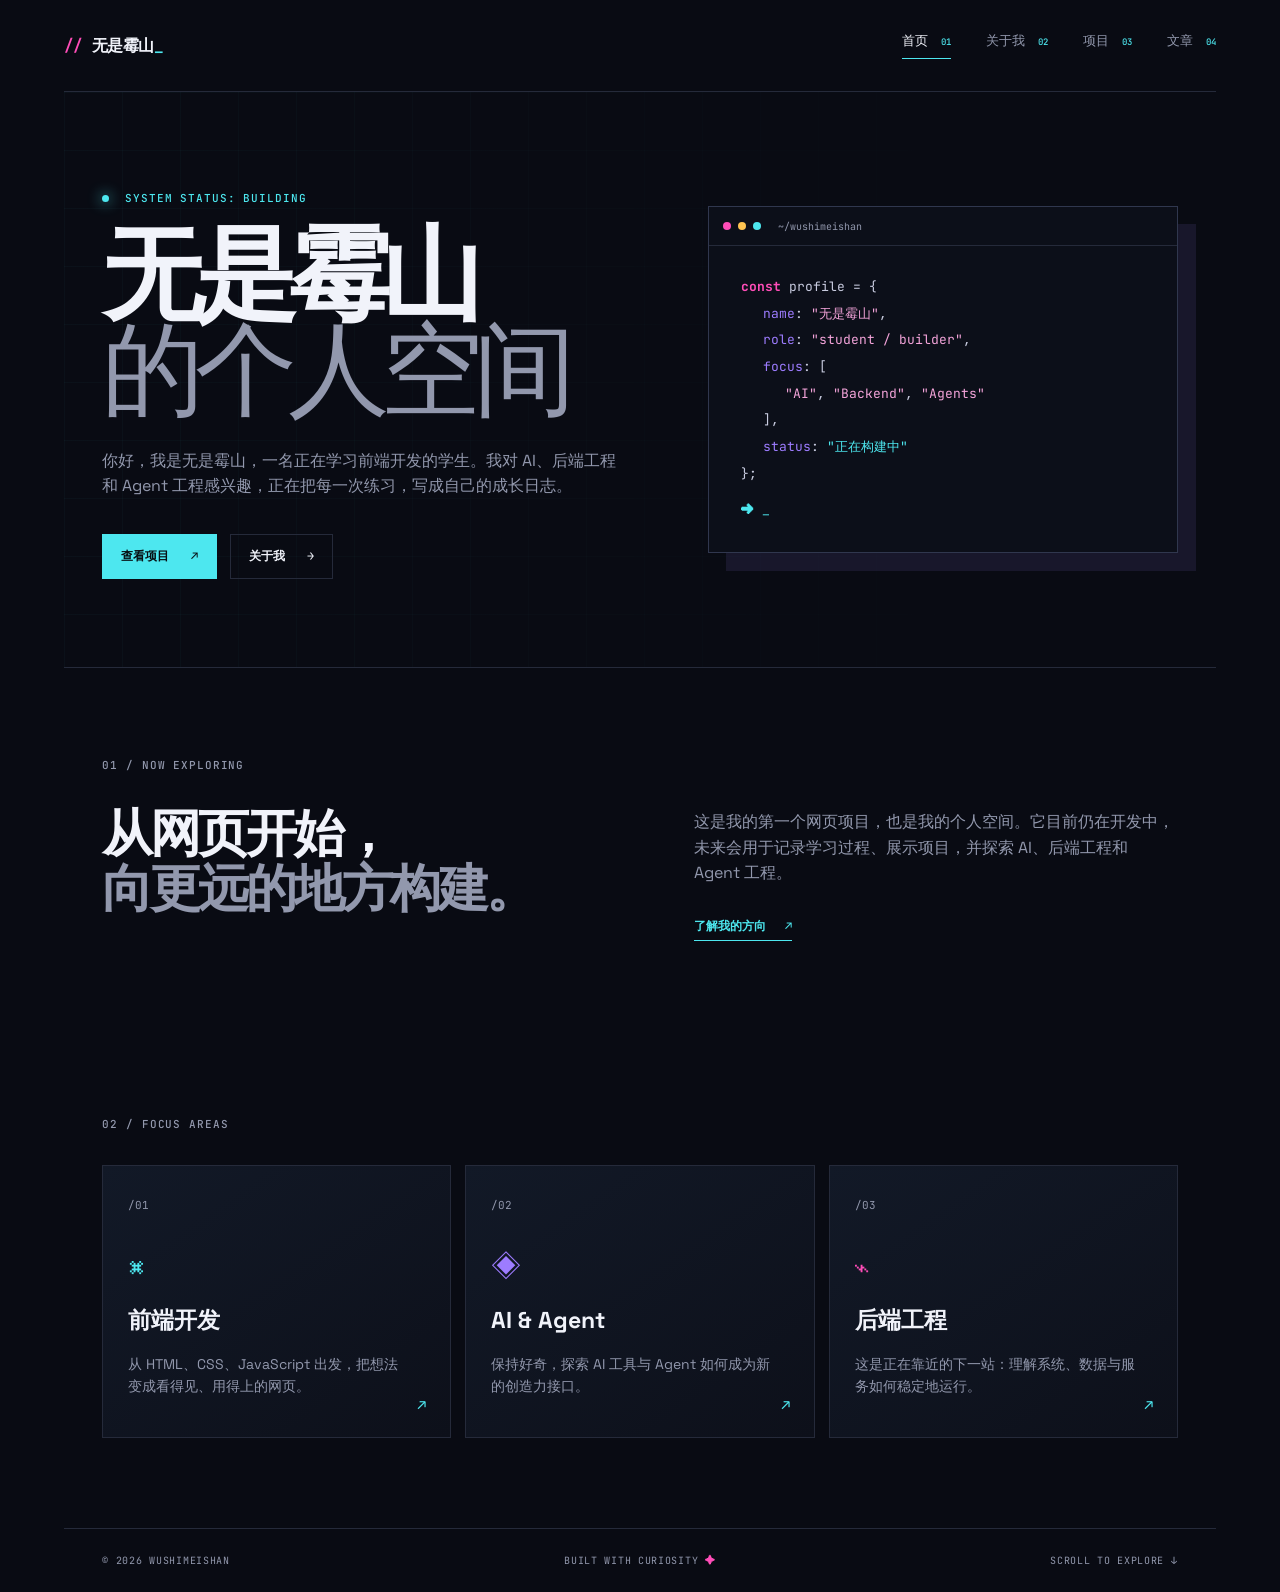
==== index.html @ 8e36a299 "完成个人空间第一版" ====
<!doctype html>
<html lang="zh-CN">
<head>
  <meta charset="utf-8">
  <meta name="viewport" content="width=device-width, initial-scale=1">
  <meta name="description" content="无是霉山的个人空间：记录前端学习、AI 兴趣与成为后端工程师、Agent 工程师的成长过程。">
  <title>无是霉山的个人空间 · HOME</title>
  <link rel="preconnect" href="https://fonts.googleapis.com">
  <link rel="preconnect" href="https://fonts.gstatic.com" crossorigin>
  <link href="https://fonts.googleapis.com/css2?family=JetBrains+Mono:wght@400;500;600;700&family=Space+Grotesk:wght@400;500;600;700&display=swap" rel="stylesheet">
  <link rel="stylesheet" href="css/style.css">
</head>
<body>
  <div class="site-shell">
    <header class="site-header">
      <a class="brand" href="index.html"><span class="brand-mark">//</span> 无是霉山<span class="brand-cursor">_</span></a>
      <button class="menu-toggle" aria-label="打开导航" aria-expanded="false"><span></span><span></span><span></span></button>
      <nav class="site-nav" aria-label="主导航">
        <a class="active" href="index.html">首页 <small>01</small></a>
        <a href="about.html">关于我 <small>02</small></a>
        <a href="projects.html">项目 <small>03</small></a>
        <a href="blog.html">文章 <small>04</small></a>
      </nav>
    </header>

    <main>
      <section class="hero grid-bg">
        <div class="hero-copy">
          <p class="eyebrow"><span class="status-dot"></span> SYSTEM STATUS: BUILDING</p>
          <h1>无是霉山<br><span>的个人空间</span></h1>
          <p class="hero-lede">你好，我是无是霉山，一名正在学习前端开发的学生。我对 AI、后端工程和 Agent 工程感兴趣，正在把每一次练习，写成自己的成长日志。</p>
          <div class="button-row"><a class="button button-primary" href="projects.html">查看项目 <span>↗</span></a><a class="button button-ghost" href="about.html">关于我 <span>→</span></a></div>
        </div>
        <div class="hero-terminal terminal-window">
          <div class="window-bar"><span></span><span></span><span></span><em>~/wushimeishan</em></div>
          <div class="terminal-body">
            <p><b class="pink">const</b> profile = {</p>
            <p class="indent"><i>name</i>: <strong>"无是霉山"</strong>,</p>
            <p class="indent"><i>role</i>: <strong>"student / builder"</strong>,</p>
            <p class="indent"><i>focus</i>: [</p>
            <p class="indent2"><strong>"AI"</strong>, <strong>"Backend"</strong>, <strong>"Agents"</strong></p>
            <p class="indent">],</p>
            <p class="indent"><i>status</i>: <strong class="cyan">"正在构建中"</strong></p>
            <p>};</p>
            <p class="prompt"><span>➜</span> <span class="blink">_</span></p>
          </div>
        </div>
      </section>

      <section class="intro section-pad">
        <div class="section-label">01 / NOW EXPLORING</div>
        <div class="intro-grid">
          <div><h2>从网页开始，<br><span>向更远的地方构建。</span></h2></div>
          <div><p>这是我的第一个网页项目，也是我的个人空间。它目前仍在开发中，未来会用于记录学习过程、展示项目，并探索 AI、后端工程和 Agent 工程。</p><a class="text-link" href="about.html">了解我的方向 <span>↗</span></a></div>
        </div>
      </section>

      <section class="focus-cards section-pad">
        <div class="section-label">02 / FOCUS AREAS</div>
        <div class="card-grid">
          <article class="focus-card"><span class="card-number">/01</span><span class="card-icon">⌘</span><h3>前端开发</h3><p>从 HTML、CSS、JavaScript 出发，把想法变成看得见、用得上的网页。</p><span class="card-arrow">↗</span></article>
          <article class="focus-card accent-purple"><span class="card-number">/02</span><span class="card-icon">◈</span><h3>AI & Agent</h3><p>保持好奇，探索 AI 工具与 Agent 如何成为新的创造力接口。</p><span class="card-arrow">↗</span></article>
          <article class="focus-card accent-pink"><span class="card-number">/03</span><span class="card-icon">⌁</span><h3>后端工程</h3><p>这是正在靠近的下一站：理解系统、数据与服务如何稳定地运行。</p><span class="card-arrow">↗</span></article>
        </div>
      </section>
    </main>

    <footer class="site-footer"><span>© <span data-year></span> WUSHIMEISHAN</span><span>BUILT WITH CURIOSITY <b>✦</b></span><span>SCROLL TO EXPLORE ↓</span></footer>
  </div>
  <script src="js/main.js"></script>
</body>
</html>
---- css/style.css ----
:root{--bg:#090b13;--surface:#10131e;--line:#252a3a;--text:#f1f3fa;--muted:#9298ad;--cyan:#4de7ef;--purple:#9d7cff;--pink:#ff4db8;--mono:'JetBrains Mono',monospace;--sans:'Space Grotesk',sans-serif}*{box-sizing:border-box}html{scroll-behavior:smooth}body{margin:0;background:var(--bg);color:var(--text);font-family:var(--sans);line-height:1.6}a{color:inherit;text-decoration:none}.site-shell{max-width:1440px;margin:auto;padding:0 5vw;overflow:hidden}.site-header{height:92px;display:flex;align-items:center;justify-content:space-between;border-bottom:1px solid var(--line)}.brand{font:600 16px var(--mono);letter-spacing:-.04em}.brand-mark,.pink{color:var(--pink)}.brand-cursor,.blink{color:var(--cyan);animation:blink 1.1s steps(2,end) infinite}.site-nav{display:flex;gap:35px}.site-nav a{font:500 13px var(--mono);color:var(--muted);transition:.2s}.site-nav a:hover,.site-nav a.active{color:var(--text)}.site-nav a.active{border-bottom:1px solid var(--cyan);padding-bottom:8px}.site-nav small{color:var(--cyan);font-size:9px;margin-left:5px}.menu-toggle{display:none;background:none;border:0}.grid-bg{position:relative}.grid-bg:before{content:"";position:absolute;inset:0;pointer-events:none;opacity:.4;background-image:linear-gradient(rgba(77,231,239,.08) 1px,transparent 1px),linear-gradient(90deg,rgba(77,231,239,.08) 1px,transparent 1px);background-size:58px 58px;mask-image:linear-gradient(to right,black,transparent 85%)}.hero{min-height:575px;display:grid;grid-template-columns:1.05fr .95fr;align-items:center;gap:8%;padding:65px 3vw}.hero-copy,.hero-terminal{position:relative;z-index:1}.eyebrow,.section-label,.mono,.post-meta,.project-meta,.read-time{font:500 11px var(--mono);letter-spacing:.08em;color:var(--cyan)}.status-dot{display:inline-block;width:7px;height:7px;border-radius:50%;background:var(--cyan);box-shadow:0 0 14px var(--cyan);margin-right:8px}.hero h1{font-size:clamp(3.3rem,8vw,7.5rem);line-height:.93;letter-spacing:-.09em;margin:22px 0 30px}.hero h1 span,.page-hero h1 span{color:var(--muted);font-weight:400}.hero-lede,.page-hero p{color:var(--muted);max-width:560px;font-size:16px}.button-row{display:flex;gap:13px;margin-top:35px}.button{display:inline-flex;align-items:center;gap:22px;padding:13px 18px;font:600 12px var(--mono);border:1px solid var(--line);transition:.25s}.button-primary{background:var(--cyan);color:#081014;border-color:var(--cyan)}.button-primary:hover{box-shadow:0 0 24px #4de7ef88;transform:translateY(-2px)}.button-ghost:hover{border-color:var(--cyan);color:var(--cyan)}.terminal-window{background:#0c0f19;border:1px solid #30374e;box-shadow:18px 18px 0 rgba(157,124,255,.1)}.window-bar{height:39px;padding:0 14px;display:flex;align-items:center;gap:7px;border-bottom:1px solid var(--line);font:10px var(--mono);color:var(--muted)}.window-bar>span{width:8px;height:8px;border-radius:50%;background:var(--pink)}.window-bar>span:nth-child(2){background:#ffc451}.window-bar>span:nth-child(3){background:var(--cyan)}.window-bar em{font-style:normal;margin-left:10px}.terminal-body{padding:28px 32px;font:13px/2.05 var(--mono);color:#c9cce0}.terminal-body p{margin:0}.terminal-body strong{color:#f4a4da;font-weight:400}.terminal-body i{color:var(--purple);font-style:normal}.terminal-body .cyan{color:var(--cyan)}.pink{color:var(--pink)}.indent{padding-left:22px}.indent2{padding-left:44px}.prompt{margin-top:10px!important;color:var(--cyan)}.section-pad{padding:90px 3vw}.section-label{margin-bottom:34px;color:var(--muted)}.intro{border-top:1px solid var(--line)}.intro-grid{display:grid;grid-template-columns:1fr 1fr;gap:10%}.intro h2{font-size:clamp(2rem,4vw,4rem);line-height:1.08;letter-spacing:-.06em;margin:0}.intro h2 span{color:var(--muted)}.intro-grid p{color:var(--muted);max-width:500px;margin:3px 0 26px}.text-link{font:600 12px var(--mono);color:var(--cyan);border-bottom:1px solid var(--cyan);padding-bottom:6px}.text-link span{padding-left:12px}.card-grid{display:grid;grid-template-columns:repeat(3,1fr);gap:14px}.focus-card{position:relative;min-height:250px;padding:25px;background:linear-gradient(145deg,#121927,#0d101a);border:1px solid var(--line);transition:.25s}.focus-card:hover{border-color:var(--cyan);transform:translateY(-5px)}.focus-card.accent-purple:hover{border-color:var(--purple)}.focus-card.accent-pink:hover{border-color:var(--pink)}.card-number{font:11px var(--mono);color:var(--muted)}.card-icon{display:block;color:var(--cyan);font-size:30px;margin:25px 0 12px}.accent-purple .card-icon{color:var(--purple)}.accent-pink .card-icon{color:var(--pink)}.focus-card h3{margin:0;font-size:23px}.focus-card p{color:var(--muted);font-size:14px;max-width:280px}.card-arrow{position:absolute;right:23px;bottom:20px;color:var(--cyan)}.site-footer{border-top:1px solid var(--line);padding:25px 3vw;display:flex;justify-content:space-between;color:var(--muted);font:10px var(--mono);letter-spacing:.07em}.site-footer b{color:var(--pink)}.page-hero{padding:100px 3vw 90px;border-bottom:1px solid var(--line)}.page-hero h1{font-size:clamp(3.5rem,9vw,8.5rem);line-height:.9;letter-spacing:-.1em;margin:25px 0}.about-layout{display:grid;grid-template-columns:240px 1fr;gap:9%;max-width:1100px}.avatar-frame{width:190px;height:190px;border:1px solid var(--cyan);padding:7px;margin-bottom:16px;box-shadow:8px 8px 0 #4de7ef25}.avatar-frame img{width:100%;height:100%;object-fit:cover;filter:saturate(.65)}.muted{color:var(--muted);font-size:10px}.about-aside .text-link{display:inline-block;margin-top:15px}.info-row{display:grid;grid-template-columns:170px 1fr;gap:24px;padding:27px 0;border-bottom:1px solid var(--line)}.info-label{font:10px var(--mono);color:var(--muted);letter-spacing:.08em}.info-row h2{margin:0 0 9px;font-size:27px}.info-row p{margin:0;color:var(--muted)}.status-pill{font:10px var(--mono);border:1px solid var(--cyan);padding:4px 8px;color:var(--cyan);vertical-align:middle;margin-left:8px}.tag-list,.tech-list{display:flex;flex-wrap:wrap;gap:8px}.tag-list span,.tech-list span{border:1px solid var(--line);padding:7px 11px;font:11px var(--mono);color:var(--cyan)}.interest-list{display:grid;grid-template-columns:45px 1fr;gap:8px 12px}.interest-list span{font:10px var(--mono);color:var(--pink)}.interest-list strong{font-size:17px;font-weight:500}.tool-highlight{color:var(--purple)!important;font:16px var(--mono)!important}.project-list,.post-list{max-width:1050px}.project-terminal{box-shadow:20px 20px 0 #9d7cff18}.window-bar b{margin-left:auto;color:var(--cyan);font:10px var(--mono)}.project-body{padding:45px 5vw}.project-meta{display:flex;justify-content:space-between;color:var(--muted)}.project-body h2{font-size:clamp(2.7rem,6vw,5.8rem);line-height:.95;letter-spacing:-.08em;margin:35px 0}.project-body h2 span{color:var(--purple)}.project-body p{max-width:640px;color:var(--muted);font-size:16px}.tech-list{margin:30px 0}.tech-list span{color:var(--muted)}.project-footer{display:flex;justify-content:space-between;align-items:center;margin-top:55px}.live-dot{font:10px var(--mono);color:var(--cyan)}.coming-soon,.post-note{text-align:center;color:var(--muted);padding:70px 0 0}.coming-soon p,.post-note p{font-size:18px}.post-card{display:grid;grid-template-columns:120px 1fr;border:1px solid var(--line);background:#0d1019}.post-index{padding:30px;font:11px var(--mono);color:var(--pink);border-right:1px solid var(--line)}.post-content{padding:40px 5vw}.post-meta{display:flex;gap:12px;color:var(--muted)}.post-content h2{font-size:clamp(2.5rem,5.5vw,5rem);line-height:1;letter-spacing:-.08em;margin:30px 0}.post-content h2 span{color:var(--pink)}.post-content p{color:var(--muted);max-width:700px}.post-bottom{display:flex;justify-content:space-between;align-items:center;margin-top:40px}.read-time{color:var(--muted)}.post-note span{font:10px var(--mono);color:var(--pink)}
@keyframes blink{50%{opacity:0}}@media(max-width:760px){.site-shell{padding:0 20px}.site-header{height:72px}.menu-toggle{display:flex;flex-direction:column;gap:4px;padding:8px}.menu-toggle span{width:23px;height:1px;background:var(--cyan)}.site-nav{display:none;position:absolute;z-index:4;top:72px;left:0;right:0;background:#0b0d16;padding:20px;flex-direction:column;gap:18px;border-bottom:1px solid var(--line)}.site-nav.open{display:flex}.site-nav a.active{border:0;padding:0}.hero{display:block;padding:75px 0 65px;min-height:auto}.hero h1{font-size:17vw;margin:25px 0}.hero-lede{font-size:14px}.hero-terminal{margin-top:60px}.terminal-body{padding:20px 15px;font-size:10px}.section-pad{padding:65px 0}.intro-grid,.card-grid,.about-layout{grid-template-columns:1fr;gap:38px}.card-grid{gap:12px}.focus-card{min-height:215px}.site-footer{padding:20px 0;gap:12px;flex-wrap:wrap;font-size:8px}.site-footer span:last-child{display:none}.page-hero{padding:75px 0 55px}.page-hero h1{font-size:19vw}.page-hero p{font-size:14px}.about-aside{display:flex;align-items:end;gap:20px;flex-wrap:wrap}.avatar-frame{width:120px;height:120px;margin:0}.info-row{grid-template-columns:1fr;gap:12px}.project-body{padding:30px 20px}.project-body h2{font-size:15vw}.project-footer{display:block;margin-top:35px}.project-footer .button{margin-top:20px}.post-card{grid-template-columns:1fr}.post-index{border-right:0;border-bottom:1px solid var(--line);padding:15px 20px}.post-content{padding:28px 20px}.post-content h2{font-size:13vw}.post-bottom{display:block}.read-time{display:block;margin-bottom:24px}}
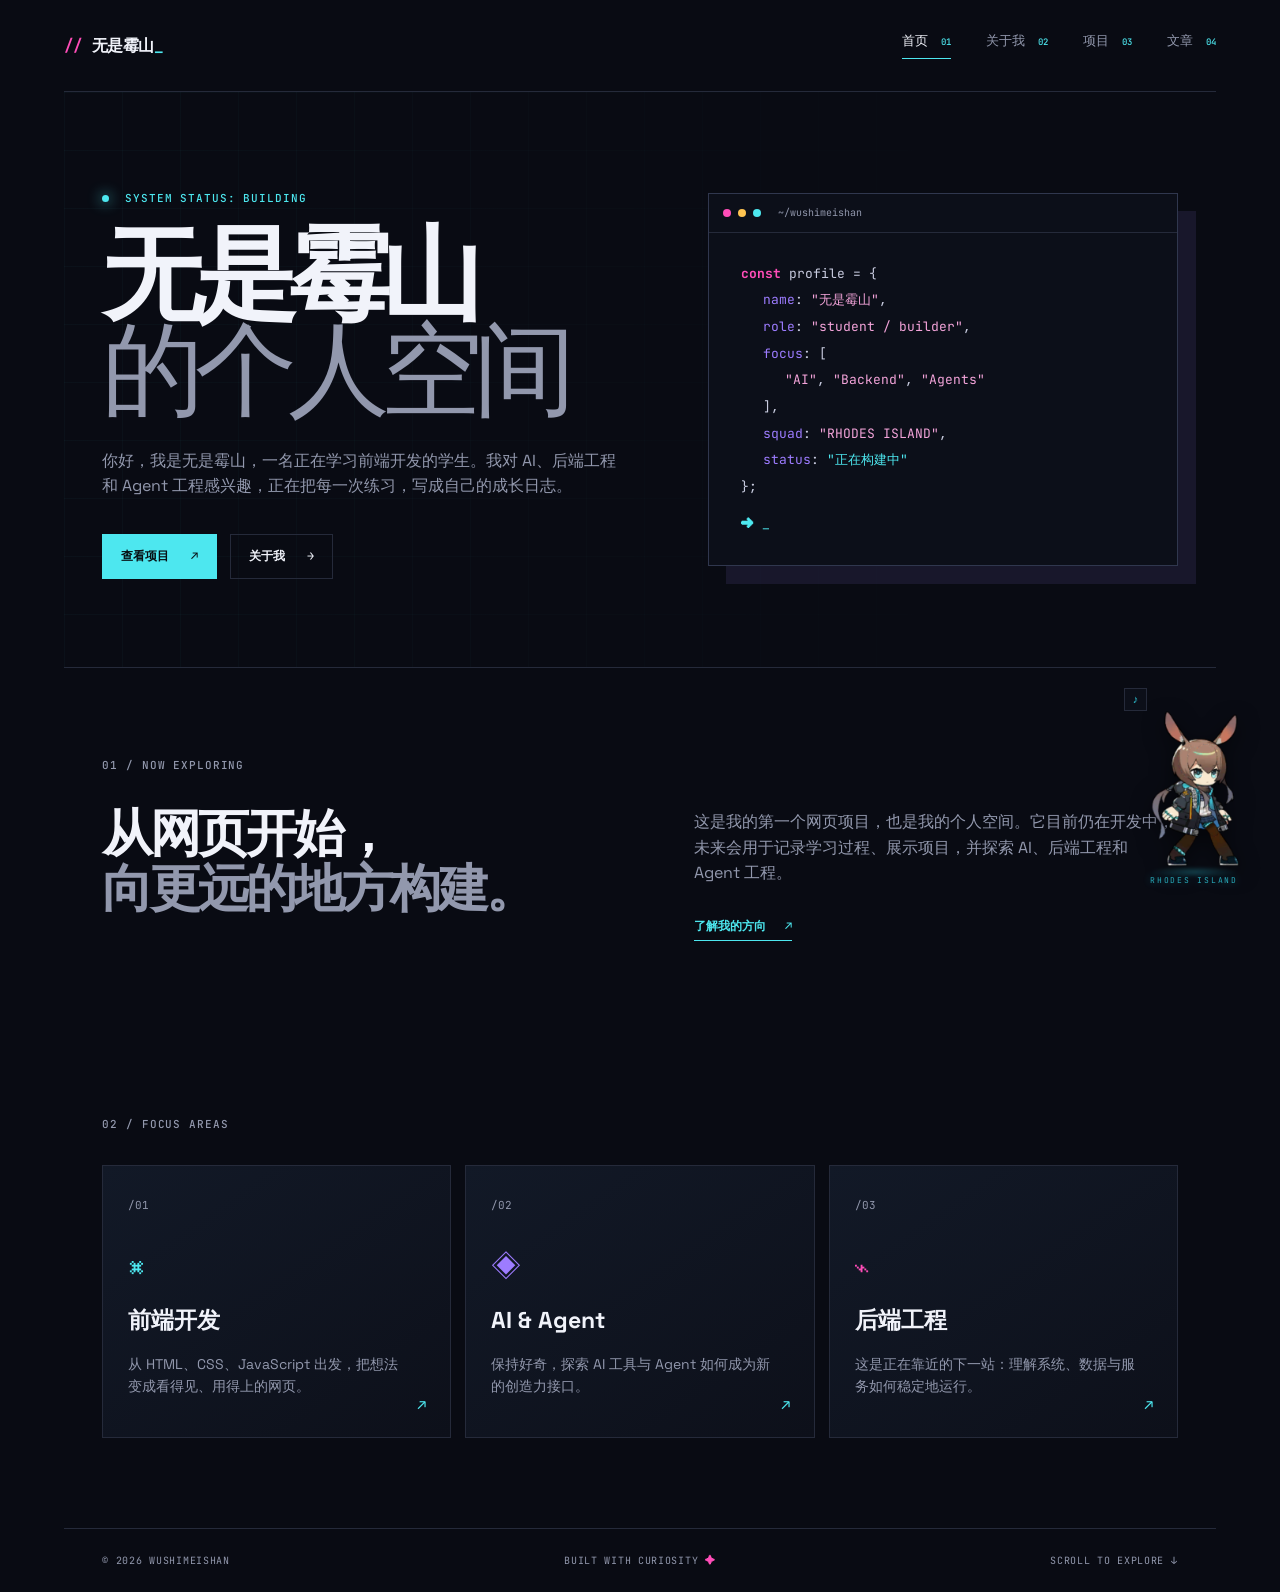
==== commit 94760e5c: "添加阿米娅小人" ====
--- a/index.html
+++ b/index.html
@@ -40,6 +40,7 @@
             <p class="indent"><i>focus</i>: [</p>
             <p class="indent2"><strong>"AI"</strong>, <strong>"Backend"</strong>, <strong>"Agents"</strong></p>
             <p class="indent">],</p>
+            <p class="indent"><i>squad</i>: <strong class="ark-gold">"RHODES ISLAND"</strong>,</p>
             <p class="indent"><i>status</i>: <strong class="cyan">"正在构建中"</strong></p>
             <p>};</p>
             <p class="prompt"><span>➜</span> <span class="blink">_</span></p>
--- a/css/style.css
+++ b/css/style.css
@@ -1,2 +1,40 @@
 :root{--bg:#090b13;--surface:#10131e;--line:#252a3a;--text:#f1f3fa;--muted:#9298ad;--cyan:#4de7ef;--purple:#9d7cff;--pink:#ff4db8;--mono:'JetBrains Mono',monospace;--sans:'Space Grotesk',sans-serif}*{box-sizing:border-box}html{scroll-behavior:smooth}body{margin:0;background:var(--bg);color:var(--text);font-family:var(--sans);line-height:1.6}a{color:inherit;text-decoration:none}.site-shell{max-width:1440px;margin:auto;padding:0 5vw;overflow:hidden}.site-header{height:92px;display:flex;align-items:center;justify-content:space-between;border-bottom:1px solid var(--line)}.brand{font:600 16px var(--mono);letter-spacing:-.04em}.brand-mark,.pink{color:var(--pink)}.brand-cursor,.blink{color:var(--cyan);animation:blink 1.1s steps(2,end) infinite}.site-nav{display:flex;gap:35px}.site-nav a{font:500 13px var(--mono);color:var(--muted);transition:.2s}.site-nav a:hover,.site-nav a.active{color:var(--text)}.site-nav a.active{border-bottom:1px solid var(--cyan);padding-bottom:8px}.site-nav small{color:var(--cyan);font-size:9px;margin-left:5px}.menu-toggle{display:none;background:none;border:0}.grid-bg{position:relative}.grid-bg:before{content:"";position:absolute;inset:0;pointer-events:none;opacity:.4;background-image:linear-gradient(rgba(77,231,239,.08) 1px,transparent 1px),linear-gradient(90deg,rgba(77,231,239,.08) 1px,transparent 1px);background-size:58px 58px;mask-image:linear-gradient(to right,black,transparent 85%)}.hero{min-height:575px;display:grid;grid-template-columns:1.05fr .95fr;align-items:center;gap:8%;padding:65px 3vw}.hero-copy,.hero-terminal{position:relative;z-index:1}.eyebrow,.section-label,.mono,.post-meta,.project-meta,.read-time{font:500 11px var(--mono);letter-spacing:.08em;color:var(--cyan)}.status-dot{display:inline-block;width:7px;height:7px;border-radius:50%;background:var(--cyan);box-shadow:0 0 14px var(--cyan);margin-right:8px}.hero h1{font-size:clamp(3.3rem,8vw,7.5rem);line-height:.93;letter-spacing:-.09em;margin:22px 0 30px}.hero h1 span,.page-hero h1 span{color:var(--muted);font-weight:400}.hero-lede,.page-hero p{color:var(--muted);max-width:560px;font-size:16px}.button-row{display:flex;gap:13px;margin-top:35px}.button{display:inline-flex;align-items:center;gap:22px;padding:13px 18px;font:600 12px var(--mono);border:1px solid var(--line);transition:.25s}.button-primary{background:var(--cyan);color:#081014;border-color:var(--cyan)}.button-primary:hover{box-shadow:0 0 24px #4de7ef88;transform:translateY(-2px)}.button-ghost:hover{border-color:var(--cyan);color:var(--cyan)}.terminal-window{background:#0c0f19;border:1px solid #30374e;box-shadow:18px 18px 0 rgba(157,124,255,.1)}.window-bar{height:39px;padding:0 14px;display:flex;align-items:center;gap:7px;border-bottom:1px solid var(--line);font:10px var(--mono);color:var(--muted)}.window-bar>span{width:8px;height:8px;border-radius:50%;background:var(--pink)}.window-bar>span:nth-child(2){background:#ffc451}.window-bar>span:nth-child(3){background:var(--cyan)}.window-bar em{font-style:normal;margin-left:10px}.terminal-body{padding:28px 32px;font:13px/2.05 var(--mono);color:#c9cce0}.terminal-body p{margin:0}.terminal-body strong{color:#f4a4da;font-weight:400}.terminal-body i{color:var(--purple);font-style:normal}.terminal-body .cyan{color:var(--cyan)}.pink{color:var(--pink)}.indent{padding-left:22px}.indent2{padding-left:44px}.prompt{margin-top:10px!important;color:var(--cyan)}.section-pad{padding:90px 3vw}.section-label{margin-bottom:34px;color:var(--muted)}.intro{border-top:1px solid var(--line)}.intro-grid{display:grid;grid-template-columns:1fr 1fr;gap:10%}.intro h2{font-size:clamp(2rem,4vw,4rem);line-height:1.08;letter-spacing:-.06em;margin:0}.intro h2 span{color:var(--muted)}.intro-grid p{color:var(--muted);max-width:500px;margin:3px 0 26px}.text-link{font:600 12px var(--mono);color:var(--cyan);border-bottom:1px solid var(--cyan);padding-bottom:6px}.text-link span{padding-left:12px}.card-grid{display:grid;grid-template-columns:repeat(3,1fr);gap:14px}.focus-card{position:relative;min-height:250px;padding:25px;background:linear-gradient(145deg,#121927,#0d101a);border:1px solid var(--line);transition:.25s}.focus-card:hover{border-color:var(--cyan);transform:translateY(-5px)}.focus-card.accent-purple:hover{border-color:var(--purple)}.focus-card.accent-pink:hover{border-color:var(--pink)}.card-number{font:11px var(--mono);color:var(--muted)}.card-icon{display:block;color:var(--cyan);font-size:30px;margin:25px 0 12px}.accent-purple .card-icon{color:var(--purple)}.accent-pink .card-icon{color:var(--pink)}.focus-card h3{margin:0;font-size:23px}.focus-card p{color:var(--muted);font-size:14px;max-width:280px}.card-arrow{position:absolute;right:23px;bottom:20px;color:var(--cyan)}.site-footer{border-top:1px solid var(--line);padding:25px 3vw;display:flex;justify-content:space-between;color:var(--muted);font:10px var(--mono);letter-spacing:.07em}.site-footer b{color:var(--pink)}.page-hero{padding:100px 3vw 90px;border-bottom:1px solid var(--line)}.page-hero h1{font-size:clamp(3.5rem,9vw,8.5rem);line-height:.9;letter-spacing:-.1em;margin:25px 0}.about-layout{display:grid;grid-template-columns:240px 1fr;gap:9%;max-width:1100px}.avatar-frame{width:190px;height:190px;border:1px solid var(--cyan);padding:7px;margin-bottom:16px;box-shadow:8px 8px 0 #4de7ef25}.avatar-frame img{width:100%;height:100%;object-fit:cover;filter:saturate(.65)}.muted{color:var(--muted);font-size:10px}.about-aside .text-link{display:inline-block;margin-top:15px}.info-row{display:grid;grid-template-columns:170px 1fr;gap:24px;padding:27px 0;border-bottom:1px solid var(--line)}.info-label{font:10px var(--mono);color:var(--muted);letter-spacing:.08em}.info-row h2{margin:0 0 9px;font-size:27px}.info-row p{margin:0;color:var(--muted)}.status-pill{font:10px var(--mono);border:1px solid var(--cyan);padding:4px 8px;color:var(--cyan);vertical-align:middle;margin-left:8px}.tag-list,.tech-list{display:flex;flex-wrap:wrap;gap:8px}.tag-list span,.tech-list span{border:1px solid var(--line);padding:7px 11px;font:11px var(--mono);color:var(--cyan)}.interest-list{display:grid;grid-template-columns:45px 1fr;gap:8px 12px}.interest-list span{font:10px var(--mono);color:var(--pink)}.interest-list strong{font-size:17px;font-weight:500}.tool-highlight{color:var(--purple)!important;font:16px var(--mono)!important}.project-list,.post-list{max-width:1050px}.project-terminal{box-shadow:20px 20px 0 #9d7cff18}.window-bar b{margin-left:auto;color:var(--cyan);font:10px var(--mono)}.project-body{padding:45px 5vw}.project-meta{display:flex;justify-content:space-between;color:var(--muted)}.project-body h2{font-size:clamp(2.7rem,6vw,5.8rem);line-height:.95;letter-spacing:-.08em;margin:35px 0}.project-body h2 span{color:var(--purple)}.project-body p{max-width:640px;color:var(--muted);font-size:16px}.tech-list{margin:30px 0}.tech-list span{color:var(--muted)}.project-footer{display:flex;justify-content:space-between;align-items:center;margin-top:55px}.live-dot{font:10px var(--mono);color:var(--cyan)}.coming-soon,.post-note{text-align:center;color:var(--muted);padding:70px 0 0}.coming-soon p,.post-note p{font-size:18px}.post-card{display:grid;grid-template-columns:120px 1fr;border:1px solid var(--line);background:#0d1019}.post-index{padding:30px;font:11px var(--mono);color:var(--pink);border-right:1px solid var(--line)}.post-content{padding:40px 5vw}.post-meta{display:flex;gap:12px;color:var(--muted)}.post-content h2{font-size:clamp(2.5rem,5.5vw,5rem);line-height:1;letter-spacing:-.08em;margin:30px 0}.post-content h2 span{color:var(--pink)}.post-content p{color:var(--muted);max-width:700px}.post-bottom{display:flex;justify-content:space-between;align-items:center;margin-top:40px}.read-time{color:var(--muted)}.post-note span{font:10px var(--mono);color:var(--pink)}
 @keyframes blink{50%{opacity:0}}@media(max-width:760px){.site-shell{padding:0 20px}.site-header{height:72px}.menu-toggle{display:flex;flex-direction:column;gap:4px;padding:8px}.menu-toggle span{width:23px;height:1px;background:var(--cyan)}.site-nav{display:none;position:absolute;z-index:4;top:72px;left:0;right:0;background:#0b0d16;padding:20px;flex-direction:column;gap:18px;border-bottom:1px solid var(--line)}.site-nav.open{display:flex}.site-nav a.active{border:0;padding:0}.hero{display:block;padding:75px 0 65px;min-height:auto}.hero h1{font-size:17vw;margin:25px 0}.hero-lede{font-size:14px}.hero-terminal{margin-top:60px}.terminal-body{padding:20px 15px;font-size:10px}.section-pad{padding:65px 0}.intro-grid,.card-grid,.about-layout{grid-template-columns:1fr;gap:38px}.card-grid{gap:12px}.focus-card{min-height:215px}.site-footer{padding:20px 0;gap:12px;flex-wrap:wrap;font-size:8px}.site-footer span:last-child{display:none}.page-hero{padding:75px 0 55px}.page-hero h1{font-size:19vw}.page-hero p{font-size:14px}.about-aside{display:flex;align-items:end;gap:20px;flex-wrap:wrap}.avatar-frame{width:120px;height:120px;margin:0}.info-row{grid-template-columns:1fr;gap:12px}.project-body{padding:30px 20px}.project-body h2{font-size:15vw}.project-footer{display:block;margin-top:35px}.project-footer .button{margin-top:20px}.post-card{grid-template-columns:1fr}.post-index{border-right:0;border-bottom:1px solid var(--line);padding:15px 20px}.post-content{padding:28px 20px}.post-content h2{font-size:13vw}.post-bottom{display:block}.read-time{display:block;margin-bottom:24px}}
+
+/* ==================== 明日方舟主题点缀 & Q版小干员 ==================== */
+:root{--ark:#2fc4d6;--ark-gold:#ffd98a;--ark-ink:#0c0f19}
+::selection{background:rgba(47,196,214,.3);color:#fff}
+*{scrollbar-width:thin;scrollbar-color:var(--ark) #0c0f19}
+*::-webkit-scrollbar{width:10px;height:10px}
+*::-webkit-scrollbar-track{background:#0c0f19}
+*::-webkit-scrollbar-thumb{background:#11303a;border:1px solid var(--ark)}
+.ark-gold{color:var(--ark-gold)}
+.ark-mascot{position:fixed;right:24px;bottom:16px;z-index:90;width:124px;cursor:pointer;user-select:none;-webkit-tap-highlight-color:transparent;touch-action:manipulation}
+.ark-bob{width:100%;animation:ark-float 3.4s ease-in-out infinite}
+.ark-stage{position:relative;width:100%;transform-origin:50% 92%}
+.ark-stage::after{content:"";position:absolute;left:14%;right:14%;bottom:-4px;height:12px;border-radius:50%;background:radial-gradient(ellipse at center,rgba(47,196,214,.28),transparent 70%);filter:blur(1px)}
+.ark-stage.pop{animation:ark-jump .56s cubic-bezier(.28,.8,.36,1)}
+.ark-sprite{width:100%;display:block;filter:drop-shadow(0 6px 10px rgba(0,0,0,.5));transition:filter .25s}
+.ark-sprite-idle{position:relative;opacity:1;transition:filter .25s}
+.ark-sprite-hi{position:absolute;inset:0;width:100%;height:100%;object-fit:contain;opacity:0;transition:filter .25s}
+.ark-stage.is-action .ark-sprite-idle{opacity:0}
+.ark-stage.is-action .ark-sprite-hi{opacity:1}
+.ark-stage:focus-visible{outline:2px solid var(--ark);outline-offset:4px}
+.ark-mascot:hover .ark-sprite{filter:drop-shadow(0 6px 16px rgba(47,196,214,.45))}
+.ark-mascot:hover .ark-bob{animation-duration:2.1s}
+.ark-bubble{position:absolute;right:0;bottom:calc(100% - 2px);transform:translateY(8px);width:min(230px,calc(100vw - 24px));max-width:calc(100vw - 24px);background:var(--ark-ink);border:1px solid var(--ark);box-shadow:0 0 20px rgba(47,196,214,.22);padding:9px 13px;font:11px/1.6 var(--mono);color:var(--text);opacity:0;visibility:hidden;transition:opacity .22s ease,transform .22s ease;pointer-events:none;text-align:center;overflow-wrap:anywhere;word-break:break-word}
+.ark-bubble.show{opacity:1;visibility:visible;transform:translateY(0)}
+.ark-bubble::before{content:"";position:absolute;top:100%;right:28px;border:6px solid transparent;border-top-color:var(--ark)}
+.ark-bubble .ark-caret{color:var(--ark);animation:blink 1s steps(2,end) infinite}
+.ark-tag{text-align:center;font:8px/1 var(--mono);letter-spacing:.22em;color:var(--ark);margin-top:2px;opacity:.85;text-shadow:0 0 8px rgba(47,196,214,.6)}
+.ark-sound{position:absolute;top:-4px;left:-8px;width:23px;height:23px;display:grid;place-items:center;background:var(--ark-ink);border:1px solid var(--line);color:var(--ark);font-size:11px;line-height:1;cursor:pointer;padding:0;transition:.2s}
+.ark-sound:hover{border-color:var(--ark);box-shadow:0 0 10px rgba(47,196,214,.4)}
+.ark-sound.is-off{color:var(--muted)}
+.ark-particle{position:fixed;width:8px;height:8px;pointer-events:none;z-index:99;transform:rotate(45deg);animation:ark-burst .72s ease-out forwards}
+@keyframes ark-float{0%,100%{transform:translateY(0)}50%{transform:translateY(-7px)}}
+@keyframes ark-jump{0%{transform:translateY(0) scale(1,1)}28%{transform:translateY(-19px) scale(.95,1.07)}52%{transform:translateY(0) scale(1.14,.84)}70%{transform:translateY(-6px) scale(1.02,.98)}100%{transform:translateY(0) scale(1,1)}}
+@keyframes ark-burst{to{transform:translate(var(--dx),var(--dy)) rotate(240deg) scale(.15);opacity:0}}
+@media (prefers-reduced-motion:reduce){.ark-bob{animation:none}}
+@media(max-width:760px){.ark-mascot{width:88px;right:12px;bottom:10px}.ark-bubble{width:min(184px,calc(100vw - 24px));max-width:calc(100vw - 24px);font-size:10px;padding:8px 10px}.ark-bubble::before{right:20px}.ark-sound{width:20px;height:20px;left:-4px}}
+@media (prefers-reduced-motion:reduce){.ark-stage.pop{animation:none}.ark-bubble{transition:none}.ark-sprite{transition:none}}
+html,body{overflow-x:hidden}
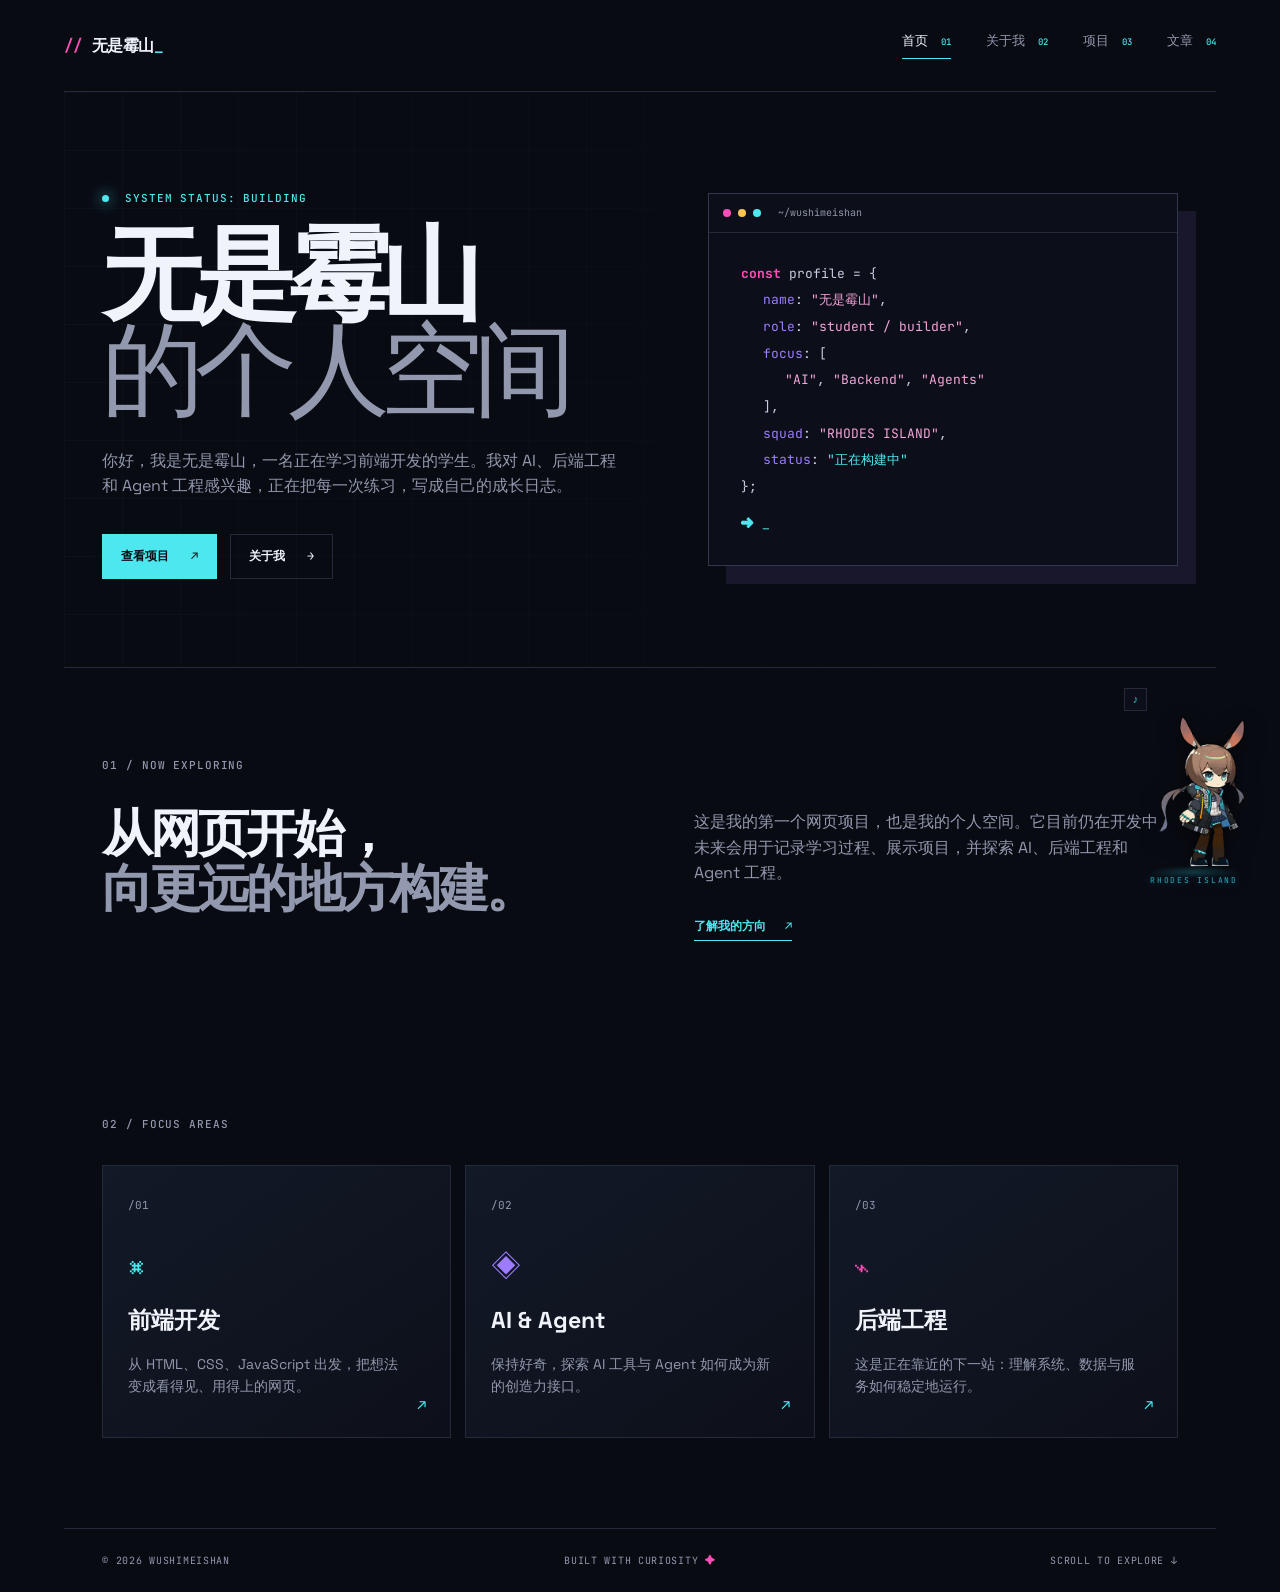
==== commit e4b3960c: "第二次优化" ====
--- a/index.html
+++ b/index.html
@@ -68,6 +68,7 @@
 
     <footer class="site-footer"><span>© <span data-year></span> WUSHIMEISHAN</span><span>BUILT WITH CURIOSITY <b>✦</b></span><span>SCROLL TO EXPLORE ↓</span></footer>
   </div>
+  <script src="assets/mascot/voice/catalog.js"></script>
   <script src="js/main.js"></script>
 </body>
 </html>
--- a/css/style.css
+++ b/css/style.css
@@ -9,20 +9,15 @@
 *::-webkit-scrollbar-track{background:#0c0f19}
 *::-webkit-scrollbar-thumb{background:#11303a;border:1px solid var(--ark)}
 .ark-gold{color:var(--ark-gold)}
-.ark-mascot{position:fixed;right:24px;bottom:16px;z-index:90;width:124px;cursor:pointer;user-select:none;-webkit-tap-highlight-color:transparent;touch-action:manipulation}
-.ark-bob{width:100%;animation:ark-float 3.4s ease-in-out infinite}
-.ark-stage{position:relative;width:100%;transform-origin:50% 92%}
+.ark-mascot{position:fixed;right:24px;bottom:16px;z-index:90;width:124px;cursor:pointer;user-select:none;-webkit-tap-highlight-color:transparent;touch-action:manipulation;isolation:isolate}
+.ark-bob{width:100%}
+.ark-stage{position:relative;width:100%;aspect-ratio:314/460}
 .ark-stage::after{content:"";position:absolute;left:14%;right:14%;bottom:-4px;height:12px;border-radius:50%;background:radial-gradient(ellipse at center,rgba(47,196,214,.28),transparent 70%);filter:blur(1px)}
-.ark-stage.pop{animation:ark-jump .56s cubic-bezier(.28,.8,.36,1)}
-.ark-sprite{width:100%;display:block;filter:drop-shadow(0 6px 10px rgba(0,0,0,.5));transition:filter .25s}
-.ark-sprite-idle{position:relative;opacity:1;transition:filter .25s}
-.ark-sprite-hi{position:absolute;inset:0;width:100%;height:100%;object-fit:contain;opacity:0;transition:filter .25s}
-.ark-stage.is-action .ark-sprite-idle{opacity:0}
-.ark-stage.is-action .ark-sprite-hi{opacity:1}
+.ark-sprite{position:absolute;inset:0;width:100%;height:100%;display:block;object-fit:contain;filter:drop-shadow(0 6px 10px rgba(0,0,0,.5));image-rendering:auto}
+.ark-sprite[hidden]{display:none}
 .ark-stage:focus-visible{outline:2px solid var(--ark);outline-offset:4px}
 .ark-mascot:hover .ark-sprite{filter:drop-shadow(0 6px 16px rgba(47,196,214,.45))}
-.ark-mascot:hover .ark-bob{animation-duration:2.1s}
-.ark-bubble{position:absolute;right:0;bottom:calc(100% - 2px);transform:translateY(8px);width:min(230px,calc(100vw - 24px));max-width:calc(100vw - 24px);background:var(--ark-ink);border:1px solid var(--ark);box-shadow:0 0 20px rgba(47,196,214,.22);padding:9px 13px;font:11px/1.6 var(--mono);color:var(--text);opacity:0;visibility:hidden;transition:opacity .22s ease,transform .22s ease;pointer-events:none;text-align:center;overflow-wrap:anywhere;word-break:break-word}
+.ark-bubble{position:absolute;right:0;bottom:calc(100% - 2px);transform:translateY(8px);width:min(230px,calc(100vw - 24px));max-width:calc(100vw - 24px);background:var(--ark-ink);border:1px solid var(--ark);box-shadow:0 0 20px rgba(47,196,214,.22);padding:9px 13px;font:11px/1.6 var(--mono);color:var(--text);opacity:0;visibility:hidden;transition:opacity .22s ease,transform .22s ease;pointer-events:none;text-align:center;overflow-wrap:anywhere;word-break:break-word;white-space:normal}
 .ark-bubble.show{opacity:1;visibility:visible;transform:translateY(0)}
 .ark-bubble::before{content:"";position:absolute;top:100%;right:28px;border:6px solid transparent;border-top-color:var(--ark)}
 .ark-bubble .ark-caret{color:var(--ark);animation:blink 1s steps(2,end) infinite}
@@ -31,10 +26,7 @@
 .ark-sound:hover{border-color:var(--ark);box-shadow:0 0 10px rgba(47,196,214,.4)}
 .ark-sound.is-off{color:var(--muted)}
 .ark-particle{position:fixed;width:8px;height:8px;pointer-events:none;z-index:99;transform:rotate(45deg);animation:ark-burst .72s ease-out forwards}
-@keyframes ark-float{0%,100%{transform:translateY(0)}50%{transform:translateY(-7px)}}
-@keyframes ark-jump{0%{transform:translateY(0) scale(1,1)}28%{transform:translateY(-19px) scale(.95,1.07)}52%{transform:translateY(0) scale(1.14,.84)}70%{transform:translateY(-6px) scale(1.02,.98)}100%{transform:translateY(0) scale(1,1)}}
 @keyframes ark-burst{to{transform:translate(var(--dx),var(--dy)) rotate(240deg) scale(.15);opacity:0}}
-@media (prefers-reduced-motion:reduce){.ark-bob{animation:none}}
 @media(max-width:760px){.ark-mascot{width:88px;right:12px;bottom:10px}.ark-bubble{width:min(184px,calc(100vw - 24px));max-width:calc(100vw - 24px);font-size:10px;padding:8px 10px}.ark-bubble::before{right:20px}.ark-sound{width:20px;height:20px;left:-4px}}
-@media (prefers-reduced-motion:reduce){.ark-stage.pop{animation:none}.ark-bubble{transition:none}.ark-sprite{transition:none}}
+@media (prefers-reduced-motion:reduce){.ark-bubble{transition:none}.ark-sprite{transition:none}}
 html,body{overflow-x:hidden}
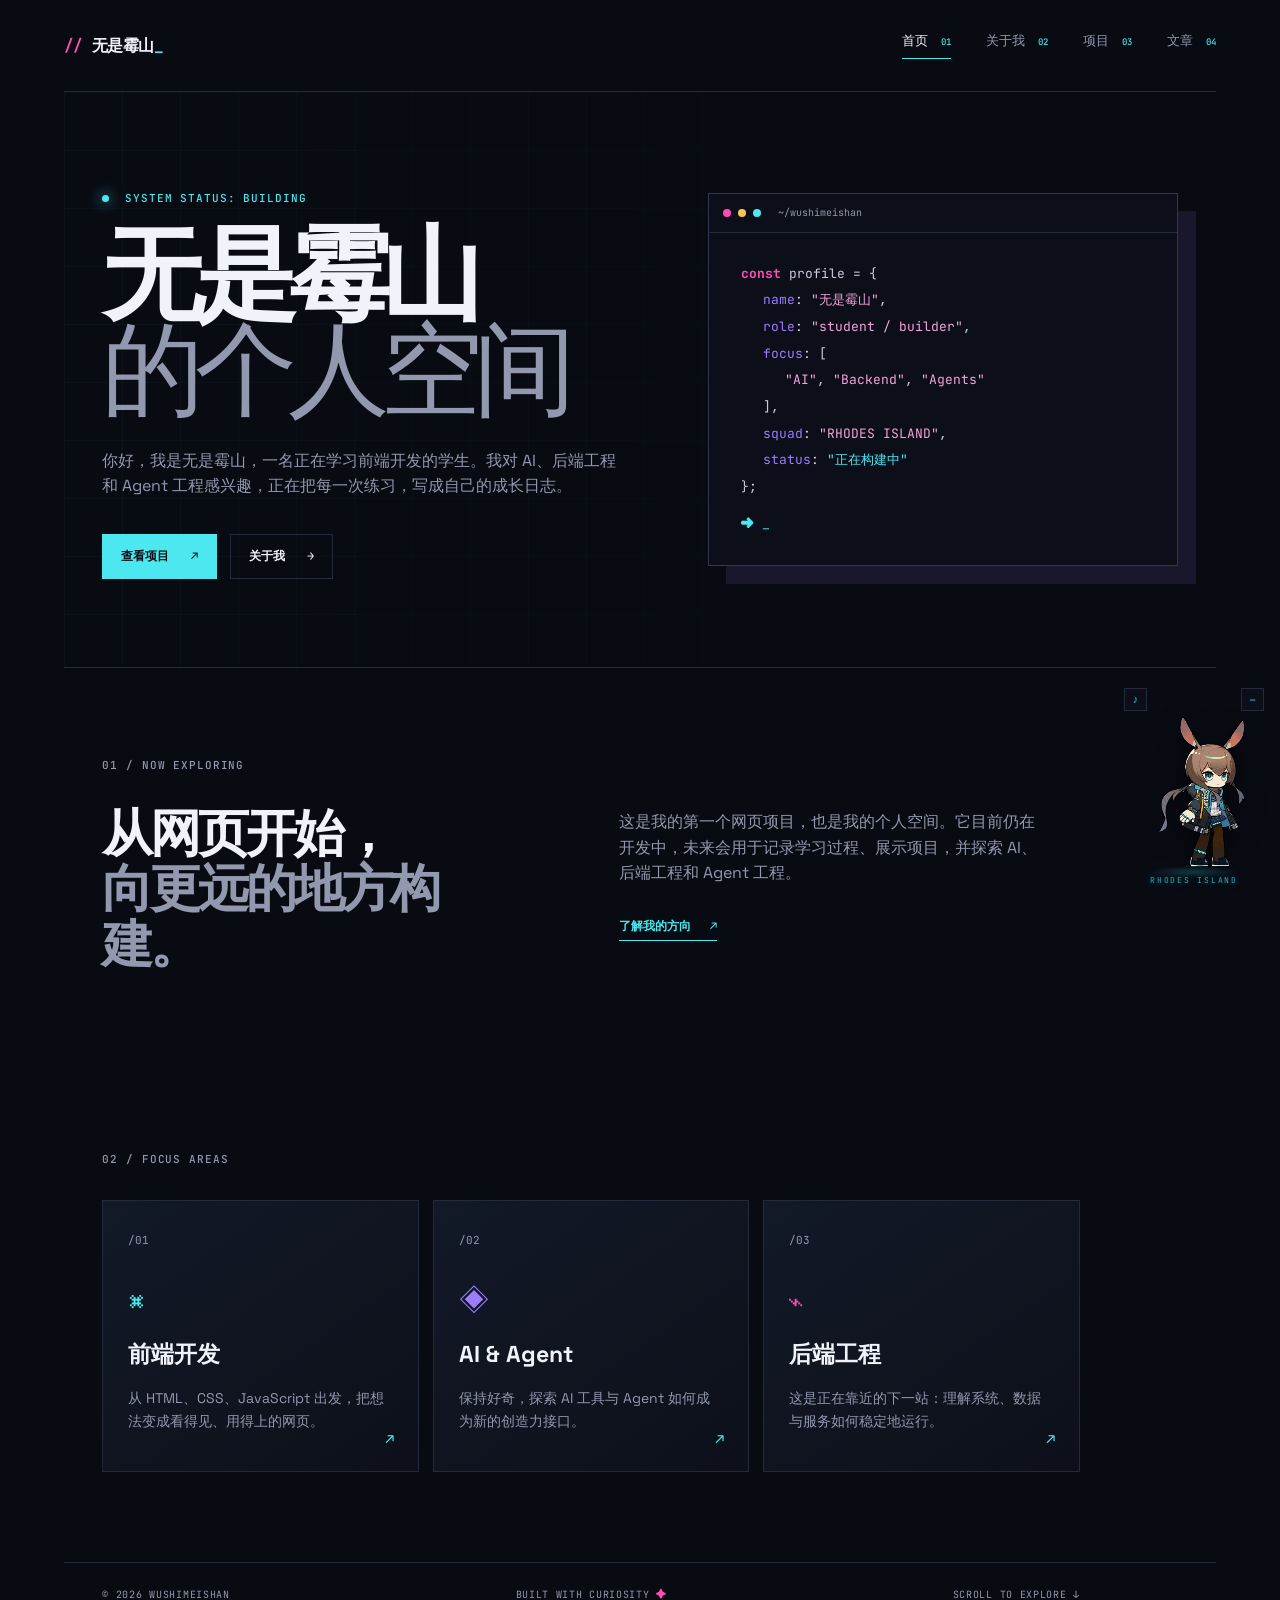
==== commit def3fb63: "第3.3次优化" ====
--- a/index.html
+++ b/index.html
@@ -5,6 +5,9 @@
   <meta name="viewport" content="width=device-width, initial-scale=1">
   <meta name="description" content="无是霉山的个人空间：记录前端学习、AI 兴趣与成为后端工程师、Agent 工程师的成长过程。">
   <title>无是霉山的个人空间 · HOME</title>
+  <link rel="icon" href="assets/favicon.svg" type="image/svg+xml">
+  <link rel="preload" href="assets/mascot/amiya_relax_01.webp" as="image" type="image/webp">
+  <link rel="preload" href="assets/mascot/sheet_relax.webp" as="image" type="image/webp">
   <link rel="preconnect" href="https://fonts.googleapis.com">
   <link rel="preconnect" href="https://fonts.gstatic.com" crossorigin>
   <link href="https://fonts.googleapis.com/css2?family=JetBrains+Mono:wght@400;500;600;700&family=Space+Grotesk:wght@400;500;600;700&display=swap" rel="stylesheet">
@@ -14,7 +17,7 @@
   <div class="site-shell">
     <header class="site-header">
       <a class="brand" href="index.html"><span class="brand-mark">//</span> 无是霉山<span class="brand-cursor">_</span></a>
-      <button class="menu-toggle" aria-label="打开导航" aria-expanded="false"><span></span><span></span><span></span></button>
+      <button class="menu-toggle" type="button" aria-label="打开导航" aria-expanded="false"><span></span><span></span><span></span></button>
       <nav class="site-nav" aria-label="主导航">
         <a class="active" href="index.html">首页 <small>01</small></a>
         <a href="about.html">关于我 <small>02</small></a>
@@ -59,9 +62,9 @@
       <section class="focus-cards section-pad">
         <div class="section-label">02 / FOCUS AREAS</div>
         <div class="card-grid">
-          <article class="focus-card"><span class="card-number">/01</span><span class="card-icon">⌘</span><h3>前端开发</h3><p>从 HTML、CSS、JavaScript 出发，把想法变成看得见、用得上的网页。</p><span class="card-arrow">↗</span></article>
-          <article class="focus-card accent-purple"><span class="card-number">/02</span><span class="card-icon">◈</span><h3>AI & Agent</h3><p>保持好奇，探索 AI 工具与 Agent 如何成为新的创造力接口。</p><span class="card-arrow">↗</span></article>
-          <article class="focus-card accent-pink"><span class="card-number">/03</span><span class="card-icon">⌁</span><h3>后端工程</h3><p>这是正在靠近的下一站：理解系统、数据与服务如何稳定地运行。</p><span class="card-arrow">↗</span></article>
+          <a class="focus-card" href="projects.html"><span class="card-number">/01</span><span class="card-icon">⌘</span><h3>前端开发</h3><p>从 HTML、CSS、JavaScript 出发，把想法变成看得见、用得上的网页。</p><span class="card-arrow">↗</span></a>
+          <a class="focus-card accent-purple" href="about.html"><span class="card-number">/02</span><span class="card-icon">◈</span><h3>AI & Agent</h3><p>保持好奇，探索 AI 工具与 Agent 如何成为新的创造力接口。</p><span class="card-arrow">↗</span></a>
+          <a class="focus-card accent-pink" href="about.html"><span class="card-number">/03</span><span class="card-icon">⌁</span><h3>后端工程</h3><p>这是正在靠近的下一站：理解系统、数据与服务如何稳定地运行。</p><span class="card-arrow">↗</span></a>
         </div>
       </section>
     </main>
--- a/css/style.css
+++ b/css/style.css
@@ -1,5 +1,5 @@
-:root{--bg:#090b13;--surface:#10131e;--line:#252a3a;--text:#f1f3fa;--muted:#9298ad;--cyan:#4de7ef;--purple:#9d7cff;--pink:#ff4db8;--mono:'JetBrains Mono',monospace;--sans:'Space Grotesk',sans-serif}*{box-sizing:border-box}html{scroll-behavior:smooth}body{margin:0;background:var(--bg);color:var(--text);font-family:var(--sans);line-height:1.6}a{color:inherit;text-decoration:none}.site-shell{max-width:1440px;margin:auto;padding:0 5vw;overflow:hidden}.site-header{height:92px;display:flex;align-items:center;justify-content:space-between;border-bottom:1px solid var(--line)}.brand{font:600 16px var(--mono);letter-spacing:-.04em}.brand-mark,.pink{color:var(--pink)}.brand-cursor,.blink{color:var(--cyan);animation:blink 1.1s steps(2,end) infinite}.site-nav{display:flex;gap:35px}.site-nav a{font:500 13px var(--mono);color:var(--muted);transition:.2s}.site-nav a:hover,.site-nav a.active{color:var(--text)}.site-nav a.active{border-bottom:1px solid var(--cyan);padding-bottom:8px}.site-nav small{color:var(--cyan);font-size:9px;margin-left:5px}.menu-toggle{display:none;background:none;border:0}.grid-bg{position:relative}.grid-bg:before{content:"";position:absolute;inset:0;pointer-events:none;opacity:.4;background-image:linear-gradient(rgba(77,231,239,.08) 1px,transparent 1px),linear-gradient(90deg,rgba(77,231,239,.08) 1px,transparent 1px);background-size:58px 58px;mask-image:linear-gradient(to right,black,transparent 85%)}.hero{min-height:575px;display:grid;grid-template-columns:1.05fr .95fr;align-items:center;gap:8%;padding:65px 3vw}.hero-copy,.hero-terminal{position:relative;z-index:1}.eyebrow,.section-label,.mono,.post-meta,.project-meta,.read-time{font:500 11px var(--mono);letter-spacing:.08em;color:var(--cyan)}.status-dot{display:inline-block;width:7px;height:7px;border-radius:50%;background:var(--cyan);box-shadow:0 0 14px var(--cyan);margin-right:8px}.hero h1{font-size:clamp(3.3rem,8vw,7.5rem);line-height:.93;letter-spacing:-.09em;margin:22px 0 30px}.hero h1 span,.page-hero h1 span{color:var(--muted);font-weight:400}.hero-lede,.page-hero p{color:var(--muted);max-width:560px;font-size:16px}.button-row{display:flex;gap:13px;margin-top:35px}.button{display:inline-flex;align-items:center;gap:22px;padding:13px 18px;font:600 12px var(--mono);border:1px solid var(--line);transition:.25s}.button-primary{background:var(--cyan);color:#081014;border-color:var(--cyan)}.button-primary:hover{box-shadow:0 0 24px #4de7ef88;transform:translateY(-2px)}.button-ghost:hover{border-color:var(--cyan);color:var(--cyan)}.terminal-window{background:#0c0f19;border:1px solid #30374e;box-shadow:18px 18px 0 rgba(157,124,255,.1)}.window-bar{height:39px;padding:0 14px;display:flex;align-items:center;gap:7px;border-bottom:1px solid var(--line);font:10px var(--mono);color:var(--muted)}.window-bar>span{width:8px;height:8px;border-radius:50%;background:var(--pink)}.window-bar>span:nth-child(2){background:#ffc451}.window-bar>span:nth-child(3){background:var(--cyan)}.window-bar em{font-style:normal;margin-left:10px}.terminal-body{padding:28px 32px;font:13px/2.05 var(--mono);color:#c9cce0}.terminal-body p{margin:0}.terminal-body strong{color:#f4a4da;font-weight:400}.terminal-body i{color:var(--purple);font-style:normal}.terminal-body .cyan{color:var(--cyan)}.pink{color:var(--pink)}.indent{padding-left:22px}.indent2{padding-left:44px}.prompt{margin-top:10px!important;color:var(--cyan)}.section-pad{padding:90px 3vw}.section-label{margin-bottom:34px;color:var(--muted)}.intro{border-top:1px solid var(--line)}.intro-grid{display:grid;grid-template-columns:1fr 1fr;gap:10%}.intro h2{font-size:clamp(2rem,4vw,4rem);line-height:1.08;letter-spacing:-.06em;margin:0}.intro h2 span{color:var(--muted)}.intro-grid p{color:var(--muted);max-width:500px;margin:3px 0 26px}.text-link{font:600 12px var(--mono);color:var(--cyan);border-bottom:1px solid var(--cyan);padding-bottom:6px}.text-link span{padding-left:12px}.card-grid{display:grid;grid-template-columns:repeat(3,1fr);gap:14px}.focus-card{position:relative;min-height:250px;padding:25px;background:linear-gradient(145deg,#121927,#0d101a);border:1px solid var(--line);transition:.25s}.focus-card:hover{border-color:var(--cyan);transform:translateY(-5px)}.focus-card.accent-purple:hover{border-color:var(--purple)}.focus-card.accent-pink:hover{border-color:var(--pink)}.card-number{font:11px var(--mono);color:var(--muted)}.card-icon{display:block;color:var(--cyan);font-size:30px;margin:25px 0 12px}.accent-purple .card-icon{color:var(--purple)}.accent-pink .card-icon{color:var(--pink)}.focus-card h3{margin:0;font-size:23px}.focus-card p{color:var(--muted);font-size:14px;max-width:280px}.card-arrow{position:absolute;right:23px;bottom:20px;color:var(--cyan)}.site-footer{border-top:1px solid var(--line);padding:25px 3vw;display:flex;justify-content:space-between;color:var(--muted);font:10px var(--mono);letter-spacing:.07em}.site-footer b{color:var(--pink)}.page-hero{padding:100px 3vw 90px;border-bottom:1px solid var(--line)}.page-hero h1{font-size:clamp(3.5rem,9vw,8.5rem);line-height:.9;letter-spacing:-.1em;margin:25px 0}.about-layout{display:grid;grid-template-columns:240px 1fr;gap:9%;max-width:1100px}.avatar-frame{width:190px;height:190px;border:1px solid var(--cyan);padding:7px;margin-bottom:16px;box-shadow:8px 8px 0 #4de7ef25}.avatar-frame img{width:100%;height:100%;object-fit:cover;filter:saturate(.65)}.muted{color:var(--muted);font-size:10px}.about-aside .text-link{display:inline-block;margin-top:15px}.info-row{display:grid;grid-template-columns:170px 1fr;gap:24px;padding:27px 0;border-bottom:1px solid var(--line)}.info-label{font:10px var(--mono);color:var(--muted);letter-spacing:.08em}.info-row h2{margin:0 0 9px;font-size:27px}.info-row p{margin:0;color:var(--muted)}.status-pill{font:10px var(--mono);border:1px solid var(--cyan);padding:4px 8px;color:var(--cyan);vertical-align:middle;margin-left:8px}.tag-list,.tech-list{display:flex;flex-wrap:wrap;gap:8px}.tag-list span,.tech-list span{border:1px solid var(--line);padding:7px 11px;font:11px var(--mono);color:var(--cyan)}.interest-list{display:grid;grid-template-columns:45px 1fr;gap:8px 12px}.interest-list span{font:10px var(--mono);color:var(--pink)}.interest-list strong{font-size:17px;font-weight:500}.tool-highlight{color:var(--purple)!important;font:16px var(--mono)!important}.project-list,.post-list{max-width:1050px}.project-terminal{box-shadow:20px 20px 0 #9d7cff18}.window-bar b{margin-left:auto;color:var(--cyan);font:10px var(--mono)}.project-body{padding:45px 5vw}.project-meta{display:flex;justify-content:space-between;color:var(--muted)}.project-body h2{font-size:clamp(2.7rem,6vw,5.8rem);line-height:.95;letter-spacing:-.08em;margin:35px 0}.project-body h2 span{color:var(--purple)}.project-body p{max-width:640px;color:var(--muted);font-size:16px}.tech-list{margin:30px 0}.tech-list span{color:var(--muted)}.project-footer{display:flex;justify-content:space-between;align-items:center;margin-top:55px}.live-dot{font:10px var(--mono);color:var(--cyan)}.coming-soon,.post-note{text-align:center;color:var(--muted);padding:70px 0 0}.coming-soon p,.post-note p{font-size:18px}.post-card{display:grid;grid-template-columns:120px 1fr;border:1px solid var(--line);background:#0d1019}.post-index{padding:30px;font:11px var(--mono);color:var(--pink);border-right:1px solid var(--line)}.post-content{padding:40px 5vw}.post-meta{display:flex;gap:12px;color:var(--muted)}.post-content h2{font-size:clamp(2.5rem,5.5vw,5rem);line-height:1;letter-spacing:-.08em;margin:30px 0}.post-content h2 span{color:var(--pink)}.post-content p{color:var(--muted);max-width:700px}.post-bottom{display:flex;justify-content:space-between;align-items:center;margin-top:40px}.read-time{color:var(--muted)}.post-note span{font:10px var(--mono);color:var(--pink)}
-@keyframes blink{50%{opacity:0}}@media(max-width:760px){.site-shell{padding:0 20px}.site-header{height:72px}.menu-toggle{display:flex;flex-direction:column;gap:4px;padding:8px}.menu-toggle span{width:23px;height:1px;background:var(--cyan)}.site-nav{display:none;position:absolute;z-index:4;top:72px;left:0;right:0;background:#0b0d16;padding:20px;flex-direction:column;gap:18px;border-bottom:1px solid var(--line)}.site-nav.open{display:flex}.site-nav a.active{border:0;padding:0}.hero{display:block;padding:75px 0 65px;min-height:auto}.hero h1{font-size:17vw;margin:25px 0}.hero-lede{font-size:14px}.hero-terminal{margin-top:60px}.terminal-body{padding:20px 15px;font-size:10px}.section-pad{padding:65px 0}.intro-grid,.card-grid,.about-layout{grid-template-columns:1fr;gap:38px}.card-grid{gap:12px}.focus-card{min-height:215px}.site-footer{padding:20px 0;gap:12px;flex-wrap:wrap;font-size:8px}.site-footer span:last-child{display:none}.page-hero{padding:75px 0 55px}.page-hero h1{font-size:19vw}.page-hero p{font-size:14px}.about-aside{display:flex;align-items:end;gap:20px;flex-wrap:wrap}.avatar-frame{width:120px;height:120px;margin:0}.info-row{grid-template-columns:1fr;gap:12px}.project-body{padding:30px 20px}.project-body h2{font-size:15vw}.project-footer{display:block;margin-top:35px}.project-footer .button{margin-top:20px}.post-card{grid-template-columns:1fr}.post-index{border-right:0;border-bottom:1px solid var(--line);padding:15px 20px}.post-content{padding:28px 20px}.post-content h2{font-size:13vw}.post-bottom{display:block}.read-time{display:block;margin-bottom:24px}}
+:root{--bg:#090b13;--surface:#10131e;--line:#252a3a;--text:#f1f3fa;--muted:#9298ad;--cyan:#4de7ef;--purple:#9d7cff;--pink:#ff4db8;--mono:'JetBrains Mono',monospace;--sans:'Space Grotesk',sans-serif}*{box-sizing:border-box}html{scroll-behavior:smooth}body{margin:0;background:var(--bg);color:var(--text);font-family:var(--sans);line-height:1.6}a{color:inherit;text-decoration:none}.site-shell{max-width:1440px;margin:auto;padding:0 5vw 28px;overflow-x:clip}.site-header{position:relative;z-index:20;height:92px;display:flex;align-items:center;justify-content:space-between;border-bottom:1px solid var(--line)}.brand{font:600 16px var(--mono);letter-spacing:-.04em}.brand-mark,.pink{color:var(--pink)}.brand-cursor,.blink{color:var(--cyan);animation:blink 1.1s steps(2,end) infinite}.site-nav{display:flex;gap:35px}.site-nav a{font:500 13px var(--mono);color:var(--muted);transition:.2s}.site-nav a:hover,.site-nav a.active{color:var(--text)}.site-nav a.active{border-bottom:1px solid var(--cyan);padding-bottom:8px}.site-nav small{color:var(--cyan);font-size:9px;margin-left:5px}.menu-toggle{display:none;background:none;border:0;cursor:pointer;z-index:21}.grid-bg{position:relative}.grid-bg:before{content:"";position:absolute;inset:0;pointer-events:none;opacity:.4;background-image:linear-gradient(rgba(77,231,239,.08) 1px,transparent 1px),linear-gradient(90deg,rgba(77,231,239,.08) 1px,transparent 1px);background-size:58px 58px;mask-image:linear-gradient(to right,black,transparent 85%)}.hero{min-height:575px;display:grid;grid-template-columns:1.05fr .95fr;align-items:center;gap:8%;padding:65px 3vw}.hero-copy,.hero-terminal{position:relative;z-index:1}.eyebrow,.section-label,.mono,.post-meta,.project-meta,.read-time{font:500 11px var(--mono);letter-spacing:.08em;color:var(--cyan)}.status-dot{display:inline-block;width:7px;height:7px;border-radius:50%;background:var(--cyan);box-shadow:0 0 14px var(--cyan);margin-right:8px}.hero h1{font-size:clamp(3.3rem,8vw,7.5rem);line-height:.93;letter-spacing:-.09em;margin:22px 0 30px}.hero h1 span,.page-hero h1 span{color:var(--muted);font-weight:400}.hero-lede,.page-hero p{color:var(--muted);max-width:560px;font-size:16px}.button-row{display:flex;gap:13px;margin-top:35px}.button{display:inline-flex;align-items:center;gap:22px;padding:13px 18px;font:600 12px var(--mono);border:1px solid var(--line);transition:.25s}.button-primary{background:var(--cyan);color:#081014;border-color:var(--cyan)}.button-primary:hover{box-shadow:0 0 24px #4de7ef88;transform:translateY(-2px)}.button-ghost:hover{border-color:var(--cyan);color:var(--cyan)}.terminal-window{background:#0c0f19;border:1px solid #30374e;box-shadow:18px 18px 0 rgba(157,124,255,.1)}.window-bar{height:39px;padding:0 14px;display:flex;align-items:center;gap:7px;border-bottom:1px solid var(--line);font:10px var(--mono);color:var(--muted)}.window-bar>span{width:8px;height:8px;border-radius:50%;background:var(--pink)}.window-bar>span:nth-child(2){background:#ffc451}.window-bar>span:nth-child(3){background:var(--cyan)}.window-bar em{font-style:normal;margin-left:10px}.terminal-body{padding:28px 32px;font:13px/2.05 var(--mono);color:#c9cce0}.terminal-body p{margin:0}.terminal-body strong{color:#f4a4da;font-weight:400}.terminal-body i{color:var(--purple);font-style:normal}.terminal-body .cyan{color:var(--cyan)}.pink{color:var(--pink)}.indent{padding-left:22px}.indent2{padding-left:44px}.prompt{margin-top:10px!important;color:var(--cyan)}.section-pad{padding:90px 3vw}.section-label{margin-bottom:34px;color:var(--muted)}.intro{border-top:1px solid var(--line)}.intro-grid{display:grid;grid-template-columns:1fr 1fr;gap:10%}.intro h2{font-size:clamp(2rem,4vw,4rem);line-height:1.08;letter-spacing:-.06em;margin:0}.intro h2 span{color:var(--muted)}.intro-grid p{color:var(--muted);max-width:500px;margin:3px 0 26px}.text-link{font:600 12px var(--mono);color:var(--cyan);border-bottom:1px solid var(--cyan);padding-bottom:6px}.text-link span{padding-left:12px}.card-grid{display:grid;grid-template-columns:repeat(3,1fr);gap:14px}.focus-card{position:relative;display:block;min-height:250px;padding:25px;background:linear-gradient(145deg,#121927,#0d101a);border:1px solid var(--line);transition:.25s;color:inherit}.focus-card:hover{border-color:var(--cyan);transform:translateY(-5px)}.focus-card.accent-purple:hover{border-color:var(--purple)}.focus-card.accent-pink:hover{border-color:var(--pink)}.card-number{font:11px var(--mono);color:var(--muted)}.card-icon{display:block;color:var(--cyan);font-size:30px;margin:25px 0 12px}.accent-purple .card-icon{color:var(--purple)}.accent-pink .card-icon{color:var(--pink)}.focus-card h3{margin:0;font-size:23px}.focus-card p{color:var(--muted);font-size:14px;max-width:280px}.card-arrow{position:absolute;right:23px;bottom:20px;color:var(--cyan)}.site-footer{border-top:1px solid var(--line);padding:25px 3vw;display:flex;justify-content:space-between;color:var(--muted);font:10px var(--mono);letter-spacing:.07em}.site-footer b{color:var(--pink)}.page-hero{padding:100px 3vw 90px;border-bottom:1px solid var(--line)}.page-hero h1{font-size:clamp(3.5rem,9vw,8.5rem);line-height:.9;letter-spacing:-.1em;margin:25px 0}.about-layout{display:grid;grid-template-columns:240px 1fr;gap:9%;max-width:1100px}.avatar-frame{width:190px;height:190px;border:1px solid var(--cyan);padding:7px;margin-bottom:16px;box-shadow:8px 8px 0 #4de7ef25}.avatar-frame img{width:100%;height:100%;object-fit:cover;filter:saturate(.65)}.muted{color:var(--muted);font-size:10px}.about-aside .text-link{display:inline-block;margin-top:15px}.info-row{display:grid;grid-template-columns:170px 1fr;gap:24px;padding:27px 0;border-bottom:1px solid var(--line)}.info-label{font:10px var(--mono);color:var(--muted);letter-spacing:.08em}.info-row h2{margin:0 0 9px;font-size:27px}.info-row p{margin:0;color:var(--muted)}.status-pill{font:10px var(--mono);border:1px solid var(--cyan);padding:4px 8px;color:var(--cyan);vertical-align:middle;margin-left:8px}.tag-list,.tech-list{display:flex;flex-wrap:wrap;gap:8px}.tag-list span,.tech-list span{border:1px solid var(--line);padding:7px 11px;font:11px var(--mono);color:var(--cyan)}.interest-list{display:grid;grid-template-columns:45px 1fr;gap:8px 12px}.interest-list span{font:10px var(--mono);color:var(--pink)}.interest-list strong{font-size:17px;font-weight:500}.tool-highlight{color:var(--purple)!important;font:16px var(--mono)!important}.project-list,.post-list{max-width:1050px}.project-terminal{box-shadow:20px 20px 0 #9d7cff18}.window-bar b{margin-left:auto;color:var(--cyan);font:10px var(--mono)}.project-body{padding:45px 5vw}.project-meta{display:flex;justify-content:space-between;color:var(--muted)}.project-body h2{font-size:clamp(2.7rem,6vw,5.8rem);line-height:.95;letter-spacing:-.08em;margin:35px 0}.project-body h2 span{color:var(--purple)}.project-body p{max-width:640px;color:var(--muted);font-size:16px}.tech-list{margin:30px 0}.tech-list span{color:var(--muted)}.project-footer{display:flex;justify-content:space-between;align-items:center;margin-top:55px}.live-dot{font:10px var(--mono);color:var(--cyan)}.coming-soon,.post-note{text-align:center;color:var(--muted);padding:70px 0 0}.coming-soon p,.post-note p{font-size:18px}.post-card{display:grid;grid-template-columns:120px 1fr;border:1px solid var(--line);background:#0d1019}.post-index{padding:30px;font:11px var(--mono);color:var(--pink);border-right:1px solid var(--line)}.post-content{padding:40px 5vw}.post-meta{display:flex;gap:12px;color:var(--muted)}.post-content h2{font-size:clamp(2.5rem,5.5vw,5rem);line-height:1;letter-spacing:-.08em;margin:30px 0}.post-content h2 span{color:var(--pink)}.post-content p{color:var(--muted);max-width:700px}.post-bottom{display:flex;justify-content:space-between;align-items:center;margin-top:40px}.read-time{color:var(--muted)}.post-note span{font:10px var(--mono);color:var(--pink)}
+@keyframes blink{50%{opacity:0}}@media(max-width:760px){.site-shell{padding:0 20px}.site-header{height:72px}.menu-toggle{display:flex;flex-direction:column;gap:4px;padding:8px}.menu-toggle span{width:23px;height:1px;background:var(--cyan)}.site-nav{display:none;position:absolute;z-index:22;top:72px;left:0;right:0;background:#0b0d16;padding:20px;flex-direction:column;gap:18px;border-bottom:1px solid var(--line)}.site-nav.open{display:flex}.site-nav a.active{border:0;padding:0}.hero{display:block;padding:75px 0 65px;min-height:auto}.hero h1{font-size:17vw;margin:25px 0}.hero-lede{font-size:14px}.hero-terminal{margin-top:60px}.terminal-body{padding:20px 15px;font-size:10px}.section-pad{padding:65px 0}.intro-grid,.card-grid,.about-layout{grid-template-columns:1fr;gap:38px}.card-grid{gap:12px}.focus-card{min-height:215px}.site-footer{padding:20px 0;gap:12px;flex-wrap:wrap;font-size:8px}.site-footer span:last-child{display:none}.page-hero{padding:75px 0 55px}.page-hero h1{font-size:19vw}.page-hero p{font-size:14px}.about-aside{display:flex;align-items:end;gap:20px;flex-wrap:wrap}.avatar-frame{width:120px;height:120px;margin:0}.info-row{grid-template-columns:1fr;gap:12px}.project-body{padding:30px 20px}.project-body h2{font-size:15vw}.project-footer{display:block;margin-top:35px}.project-footer .button{margin-top:20px}.post-card{grid-template-columns:1fr}.post-index{border-right:0;border-bottom:1px solid var(--line);padding:15px 20px}.post-content{padding:28px 20px}.post-content h2{font-size:13vw}.post-bottom{display:block}.read-time{display:block;margin-bottom:24px}}
 
 /* ==================== 明日方舟主题点缀 & Q版小干员 ==================== */
 :root{--ark:#2fc4d6;--ark-gold:#ffd98a;--ark-ink:#0c0f19}
@@ -29,4 +29,45 @@
 @keyframes ark-burst{to{transform:translate(var(--dx),var(--dy)) rotate(240deg) scale(.15);opacity:0}}
 @media(max-width:760px){.ark-mascot{width:88px;right:12px;bottom:10px}.ark-bubble{width:min(184px,calc(100vw - 24px));max-width:calc(100vw - 24px);font-size:10px;padding:8px 10px}.ark-bubble::before{right:20px}.ark-sound{width:20px;height:20px;left:-4px}}
 @media (prefers-reduced-motion:reduce){.ark-bubble{transition:none}.ark-sprite{transition:none}}
-html,body{overflow-x:hidden}
+html,body{overflow-x:clip}
+
+/* layout clearance, menu overlay, mascot loading / collapse */
+.nav-backdrop{display:none;position:fixed;inset:0;background:rgba(5,8,14,.55);z-index:15}
+.nav-backdrop.show{display:block}
+.menu-toggle span{display:block;transition:transform .2s ease,opacity .2s ease;transform-origin:center}
+.menu-toggle.is-open span:nth-child(1){transform:translateY(5px) rotate(45deg)}
+.menu-toggle.is-open span:nth-child(2){opacity:0}
+.menu-toggle.is-open span:nth-child(3){transform:translateY(-5px) rotate(-45deg)}
+body.nav-open{overflow:hidden}
+.intro-grid,.about-content,.project-list,.post-list,.focus-cards{padding-right:136px}
+.site-footer{padding-right:136px;padding-bottom:28px}
+.ark-mascot{contain:layout style}
+.ark-mascot.is-loading{opacity:.72}
+.ark-mascot.is-loading .ark-tag{letter-spacing:.12em}
+.ark-live{position:absolute;width:1px;height:1px;overflow:hidden;clip:rect(0 0 0 0);white-space:nowrap}
+.ark-hide{position:absolute;top:-4px;right:-8px;width:23px;height:23px;display:grid;place-items:center;background:var(--ark-ink);border:1px solid var(--line);color:var(--ark);font:12px/1 var(--mono);cursor:pointer;padding:0;z-index:2}
+.ark-hide:hover{border-color:var(--ark)}
+.ark-mascot.is-collapsed{width:52px;height:52px;right:12px;bottom:12px;cursor:pointer}
+.ark-mascot.is-collapsed .ark-bob,
+.ark-mascot.is-collapsed .ark-tag,
+.ark-mascot.is-collapsed .ark-sound,
+.ark-mascot.is-collapsed .ark-bubble{display:none}
+.ark-mascot.is-collapsed .ark-hide{position:static;width:52px;height:52px;right:auto;top:auto;border-color:var(--ark);background:#0c0f19 url("../assets/mascot/amiya_relax_01.webp") center/contain no-repeat;font-size:0;overflow:hidden}
+.ark-mascot.is-collapsed .ark-hide::after{content:"阿米娅";display:block;position:absolute;left:0;right:0;bottom:3px;font:8px/1 var(--mono);color:var(--ark);text-align:center;font-size:8px}
+@media(max-width:760px){
+  .nav-backdrop.show{display:block}
+  .intro-grid,.about-content,.project-list,.post-list,.focus-cards{padding-right:0}
+  .site-footer{padding-right:0;padding-bottom:120px}
+  main{padding-bottom:96px}
+  .hero-terminal{margin-right:112px}
+  .ark-bubble{width:min(150px,calc(100vw - 28px))}
+  .ark-hide{width:20px;height:20px;right:-4px}
+  .ark-mascot.is-collapsed{width:48px;height:48px}
+  .ark-mascot.is-collapsed .ark-hide{width:48px;height:48px}
+}
+@media (prefers-reduced-motion:reduce){
+  html{scroll-behavior:auto}
+  .brand-cursor,.blink,.ark-bubble .ark-caret{animation:none}
+  .focus-card:hover,.button-primary:hover{transform:none}
+  .ark-particle{display:none}
+}
